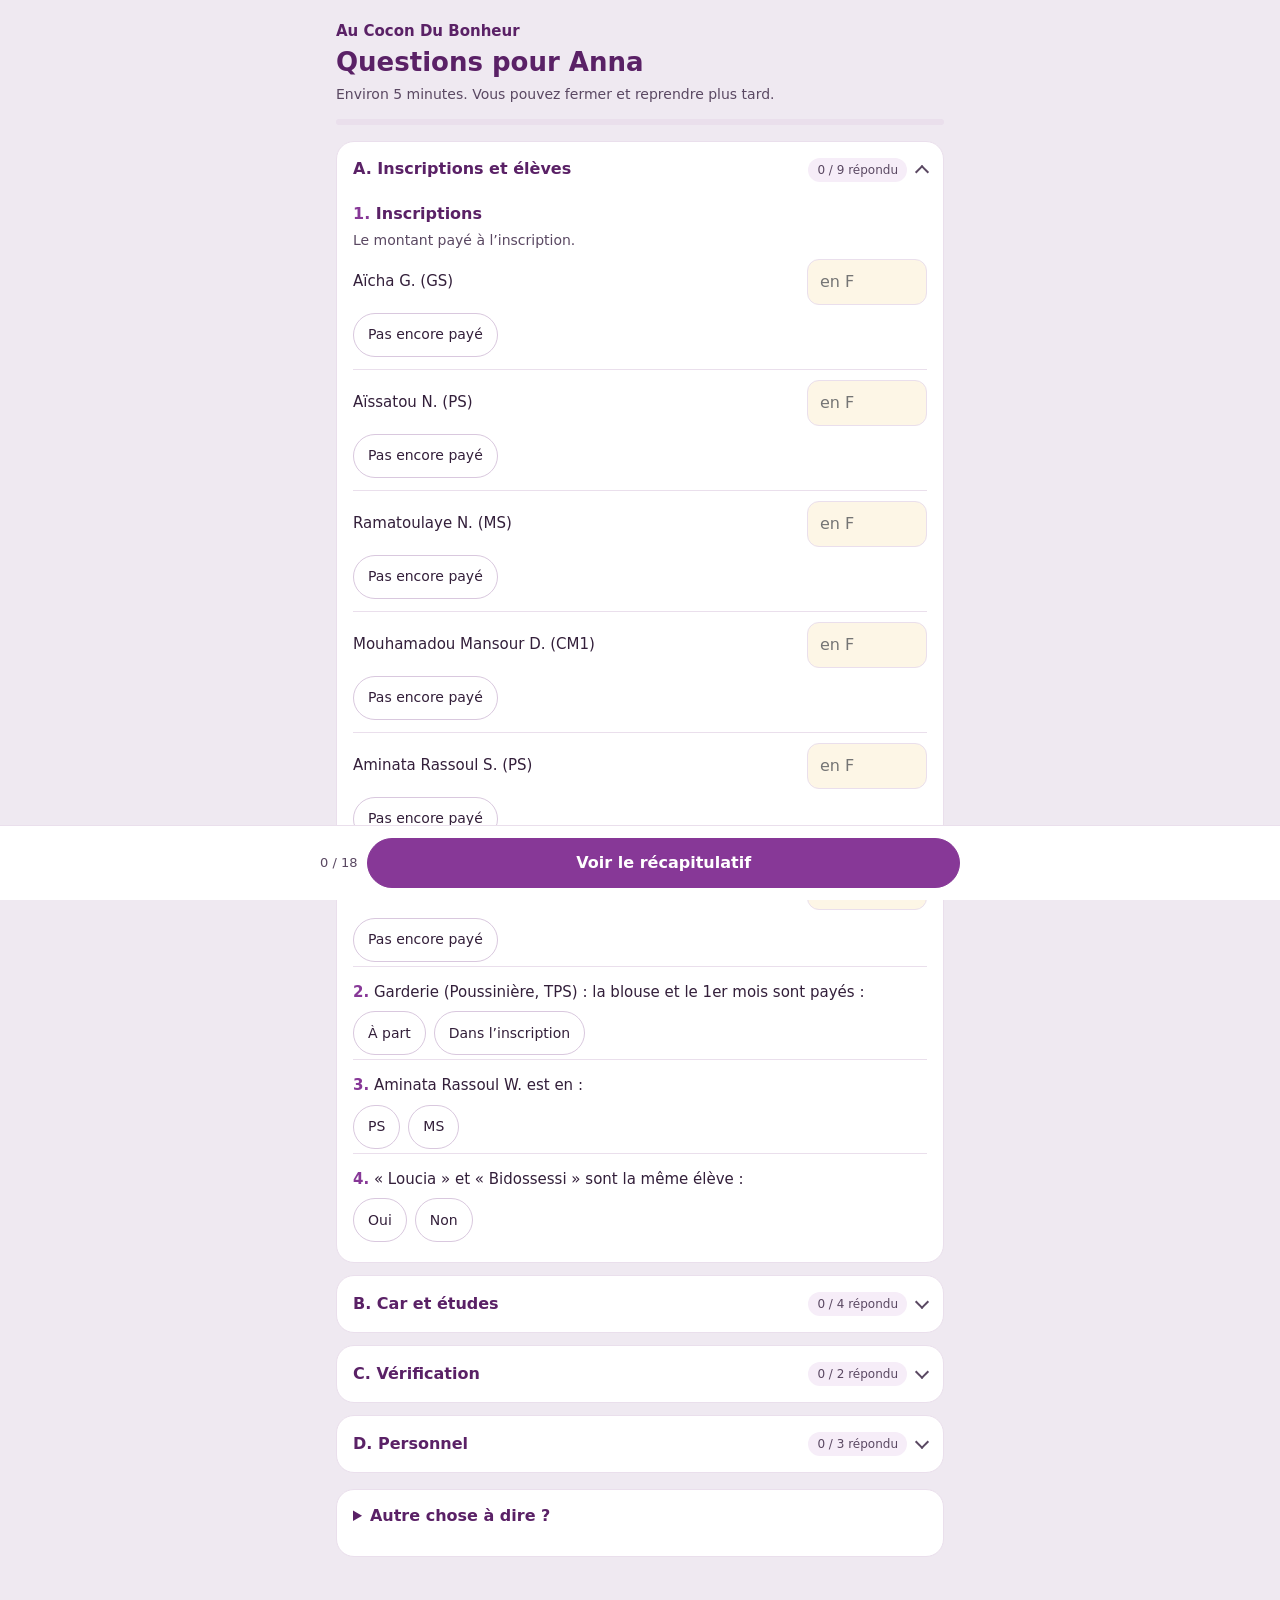
==== secretaire.html @ 96509cff "Formulaire en 2 pages courtes : directrice et secretaire, validation du 04/11 gardee a part" ====
<!DOCTYPE html>
<html lang="fr">
<head>
<meta charset="UTF-8">
<meta name="viewport" content="width=device-width, initial-scale=1.0, viewport-fit=cover">
<meta name="robots" content="noindex, nofollow">
<meta http-equiv="Content-Security-Policy" content="default-src 'none'; script-src 'unsafe-inline'; style-src 'unsafe-inline'; img-src 'self' data:; connect-src https://formspree.io; form-action https://formspree.io; base-uri 'none'">
<title>Au Cocon, secrétaire 05/11</title>
<style>
[hidden]{display:none!important}
/* Charte Au Cocon : carte blanche sur fond lilas, violet pour l'action. Thème clair seul, par choix. Polices du téléphone, rien d'externe. */
:root{
  --violet:#873897; --violet-fonce:#5A2166; --violet-clair:#F6EDF8;
  --creme:#FDF6E6; --fond:#EFE9F1; --carte:#FFFFFF;
  --encre:#331F3A; --titre:#5E4966; --doux:#5A4862; --filet:#EADFEC;
  --ok:#1D6B44;
  --f-texte:system-ui,-apple-system,'Segoe UI',Roboto,sans-serif;
  color-scheme:light;
}
*{box-sizing:border-box}
body{margin:0;background:var(--fond);color:var(--encre);font-family:var(--f-texte);font-size:16px;line-height:1.5;overflow-wrap:break-word}
.cadre{max-width:640px;margin:0 auto;padding-block:20px 120px;padding-inline:16px}
.marque{font-weight:600;color:var(--violet-fonce);font-size:15px;margin:0 0 4px}
h1,h2{font-weight:700;color:var(--violet-fonce);line-height:1.2;margin:0 0 6px;text-wrap:balance}
h1{font-size:26px} h2{font-size:21px} h2:focus{outline:none}
.aide{color:var(--doux);font-size:14px;margin:0 0 14px}
.barre{height:6px;background:var(--filet);border-radius:999px;overflow:hidden;margin:6px 0 16px}
.barre i{display:block;height:100%;background:var(--violet);width:0;transition:width .25s}
details.partie{background:var(--carte);border:1px solid var(--filet);border-radius:18px;margin-bottom:12px}
details.partie>summary{list-style:none;cursor:pointer;padding:16px 16px;display:flex;align-items:center;gap:10px;border-radius:18px;min-height:56px}
details.partie>summary::-webkit-details-marker{display:none}
details.partie>summary:focus-visible{outline:2px solid var(--violet);outline-offset:-2px}
summary .titre{flex:1;min-width:0;font-weight:600;color:var(--violet-fonce);font-size:16px;line-height:1.3}
summary .compte{font-size:12px;color:var(--doux);white-space:nowrap;font-variant-numeric:tabular-nums;background:var(--violet-clair);border-radius:999px;padding:3px 9px}
summary .compte.plein{background:#E3F2E9;color:var(--ok)}
summary .fleche{width:10px;height:10px;border-right:2px solid var(--doux);border-bottom:2px solid var(--doux);transform:rotate(45deg);transition:transform .2s;flex:none;margin-top:-4px}
details[open]>summary .fleche{transform:rotate(-135deg);margin-top:4px}
.corps{padding:0 16px 16px}
.q{border-top:1px solid var(--filet);padding:14px 0 4px}
.corps>.q:first-of-type{border-top:0;padding-top:4px}
.q .lib{font-weight:500;font-size:15px;margin:0 0 8px;color:var(--encre)}
.q .lib.fort{font-weight:700;font-size:16px;color:var(--violet-fonce)}
.q .lib .num{font-weight:700;color:var(--violet)}
.q>.aide{margin:-4px 0 8px}
.bloc{margin-top:12px}
.q>.lib+.bloc,.q>.aide+.bloc{margin-top:0}
.bloc.montant{padding-top:10px;border-top:1px solid var(--filet)}
.q>.aide+.bloc.montant{border-top:0;padding-top:0}
.puces{display:flex;flex-wrap:wrap;gap:8px}
.puce{font:inherit;font-size:14px;border:1px solid #D9C8DE;background:var(--carte);color:var(--encre);border-radius:999px;padding:8px 14px;cursor:pointer;min-height:44px;max-width:100%;text-align:left}
.puce:hover{border-color:var(--violet)}
.puce:active{transform:scale(.97)}
.puce[aria-pressed=true]{background:var(--violet);border-color:var(--violet);color:#fff}
.puce:focus-visible,.bouton:focus-visible,input:focus-visible,textarea:focus-visible,select:focus-visible,details.prec>summary:focus-visible{outline:2px solid var(--violet);outline-offset:2px}
.ligne{display:flex;align-items:center;gap:10px;margin-bottom:8px}
.ligne .nom{flex:1 1 0;min-width:0;font-weight:500;font-size:15px}
.ligne input[type=number]{flex:none;width:120px}
label.case{display:flex;align-items:flex-start;gap:12px;width:100%;min-height:44px;padding:8px 10px;margin-top:6px;border:1px solid var(--filet);border-radius:12px;cursor:pointer;font-size:15px;line-height:1.4}
label.case:first-child{margin-top:0}
label.case:hover{border-color:var(--violet)}
label.case:has(input:checked){background:var(--violet-clair);border-color:#D9C8DE}
label.case input{flex:none;width:24px;height:24px;margin:0;accent-color:var(--violet)}
label.case span{flex:1;min-width:0}
.precbox{margin:0 0 4px 10px}
label.note{display:flex;flex-direction:column;gap:4px;font-size:13px;color:var(--titre);margin-top:8px}
input[type=text],input[type=number],textarea{font:inherit;font-size:16px;color:var(--encre);background:var(--creme);border:1px solid var(--filet);border-radius:12px;padding:10px 12px;width:100%;min-width:0}
input[type=checkbox]{width:24px;height:24px}
textarea{min-height:96px;resize:vertical}
.facultatif{color:var(--doux);font-weight:400}
details.prec{margin-top:16px;background:var(--carte);border:1px solid var(--filet);border-radius:18px;padding:0 16px 14px}
details.prec>summary{cursor:pointer;font-size:16px;color:var(--violet-fonce);font-weight:600;border-radius:8px;padding:14px 0;min-height:48px}
.carte{background:var(--carte);border:1px solid var(--filet);border-radius:18px;padding:20px 16px}
.recap{white-space:pre-wrap;overflow-wrap:anywhere;background:var(--creme);border:1px solid var(--filet);border-radius:12px;padding:14px;font-size:14px;max-height:55vh;overflow:auto}
nav.pied{position:fixed;left:0;right:0;bottom:0;background:var(--carte);border-top:1px solid var(--filet);padding:12px 16px calc(12px + env(safe-area-inset-bottom,0px))}
nav.pied .dedans{max-width:640px;margin:0 auto;display:flex;gap:10px;align-items:center}
.total{font-size:13px;color:var(--doux);white-space:nowrap;font-variant-numeric:tabular-nums}
.bouton{font:inherit;font-weight:600;font-size:16px;border-radius:999px;padding:12px 18px;cursor:pointer;border:1px solid var(--violet);min-height:48px}
.bouton:active{transform:scale(.98)}
.bouton.plein{background:var(--violet);color:#fff;flex:1}
.bouton.plein:hover{background:var(--violet-fonce)}
.bouton.vide{background:var(--carte);color:var(--violet-fonce);border-color:#D9C8DE}
.bouton.vide:hover{border-color:var(--violet)}
.bouton[disabled]{opacity:.6;cursor:wait}
.petit{font-size:13px;color:var(--doux);margin:8px 0 0}
.enregistre{font-size:12px;color:var(--ok);min-height:18px;margin:0}
.piege{position:absolute;left:-9999px;width:1px;height:1px;overflow:hidden}
@media (prefers-reduced-motion:reduce){.barre i,summary .fleche{transition:none}.puce:active,.bouton:active{transform:none}}
</style>
</head>
<body>
<div class="cadre">
  <p class="marque">Au Cocon Du Bonheur</p>
  <h1>Questions pour Anna</h1>
  <p class="aide">Environ 5 minutes. Vous pouvez fermer et reprendre plus tard.</p>
  <div class="barre" aria-hidden="true"><i id="barre"></i></div>

  <form id="f" novalidate>
    <div class="piege" aria-hidden="true"><label>Ne pas remplir <input type="text" name="_gotcha" id="gotcha" tabindex="-1" autocomplete="off"></label></div>
    <div id="parties"></div>
    <section class="carte" id="vueRecap" hidden>
      <h2 tabindex="-1" id="titreRecap">Récapitulatif</h2>
      <p class="aide">Voici ce qui partira. Touchez « Modifier » pour corriger.</p>
      <div class="recap" id="recap" tabindex="0"></div>
      <p class="petit" id="envoiEtat" role="status"></p>
    </section>
    <section class="carte" id="vueFin" hidden>
      <h2 tabindex="-1" id="titreFin">C’est envoyé</h2>
      <p class="aide">Vos réponses sont parties. Elles restent aussi sur ce téléphone.</p>
      <button type="button" class="bouton vide" id="rouvrir">Modifier les réponses</button>
    </section>
  </form>
  <p class="enregistre" id="enregistre" role="status"></p>
</div>

<nav class="pied" id="pied">
  <div class="dedans" id="piedForm">
    <span class="total" id="total"></span>
    <button type="button" class="bouton plein" id="voir">Voir le récapitulatif</button>
  </div>
  <div class="dedans" id="piedRecap" hidden>
    <button type="button" class="bouton vide" id="modifier">Modifier</button>
    <button type="button" class="bouton plein" id="envoyer">Envoyer</button>
  </div>
</nav>

<script>
(function(){
  const CLE='aucocon-secretaire-0511';
  const ENVOI='https://formspree.io/f/xrennzzp';
  const TEST=new URLSearchParams(location.search).has('test');
  const SUJET=(TEST?'TEST – ':'')+'Au Cocon – secrétaire 05/11';
  const PAS='Pas encore payé';
  const NB=' ';
  const F=n=>Number(n).toLocaleString('fr-FR').replace(/\s/g,NB)+NB+'F';

  const ELEVES=['Aïcha G. (GS)','Aïssatou N. (PS)','Ramatoulaye N. (MS)','Mouhamadou Mansour D. (CM1)','Aminata Rassoul S. (PS)','Cheikh Ahmadou Bamba M. (CE1)'];
  const PROBABLES=[
    'Car : Seydina Mouhammad T. → Seydina Mouhamed T. (TPS)',
    'Car : Adja Binetou D. → Adja Binetou Naby D. (GS)',
    'Car : David Samb S. → David Samba S. (MS)',
    'Car : Yaya Omar B. → Yahya Omar B. (CM1)',
    'Car : Maymouna C. → Maïmouna Diarra C. (GS)',
    'Car : Ibrahima D. → Ibrahim D. (GS)',
    'Études CI : Adama Moundor N. → Adama Moundor N. (CI), écrit autrement',
    'Études CM2 : Pendant S. → Penda S. (CM2)',
    'Études CM2 : Mouhamadou Mahdiyou G. → Mouhamadou Mahdihou G. (CM2)'
  ];
  const ECH=[
    ['Abdou D.','PS',85500,30000],['Sassoum Zahra D.','GS',85500,30000],['Fatimata Zahra T.','CI',74000,25000],['Yaye Fatou D.','CP',74000,25000],
    ['Cheikh Ahmed Tidjane G.','CE1',74000,25000],['Mame Diarra S.','CE2',62000,25000],['Adjaratou Paya D.','CM1',74000,25000],['Daouda Yague G.','CM2',62000,25000]
  ];

  /* Une question numérotée (n) = un groupe de blocs. Types de bloc : montant (ligne élève + « Pas encore payé »), choix (puces),
     cases (liste à cocher, prec = champ « Précision » sous une case cochée), texte. Seuls les blocs sans compte:false entrent dans le compteur.
     rec = libellé court repris dans le récapitulatif. */
  const PARTIES=[
    {t:'Inscriptions et élèves',qs:[
      {n:1,titre:'Inscriptions',fort:true,aide:'Le montant payé à l’inscription.',rec:'Inscription',blocs:ELEVES.map((x,i)=>({t:'montant',id:'insc'+i,nom:x}))},
      {n:2,titre:'Garderie (Poussinière, TPS) : la blouse et le 1er mois sont payés :',blocs:[{t:'choix',id:'garderie',o:['À part','Dans l’inscription']}]},
      {n:3,titre:'Aminata Rassoul W. est en :',blocs:[{t:'choix',id:'aminata-w',o:['PS','MS']}]},
      {n:4,titre:'« Loucia » et « Bidossessi » sont la même élève :',blocs:[{t:'choix',id:'loucia',o:['Oui','Non']}]}
    ]},
    {t:'Car et études',qs:[
      {n:5,titre:'Même élève ?',fort:true,aide:'À gauche, le nom sur la feuille d’Aminata. À droite, l’élève de l’appli. Cochez ceux qui sont le même élève.',blocs:[{t:'cases',id:'meme',items:PROBABLES}]},
      {n:6,blocs:[
        {t:'choix',id:'ibrahima',q:'Ibrahima D. paie '+F(10000)+' de car :',o:['Demi-trajet','Réduction','Erreur']},
        {t:'choix',id:'mathys',q:'Mathys J. : les '+F(8000)+' qui restaient sur octobre sont :',o:['Payés','Pas encore payés']}
      ]},
      {n:7,titre:'Feuille du car d’octobre : le total encaissé juste est :',blocs:[{t:'choix',id:'feuille-car',o:[F(317000)+' (écrit sur la feuille)',F(327000)+' (somme des lignes)','À vérifier avec Aminata']}]}
    ]},
    {t:'Vérification',qs:[
      {n:8,titre:'Ce que l’appli croit payé. Cochez ceux où l’appli se trompe.',rec:'Ce que l’appli croit payé, ceux où elle se trompe',
        blocs:[{t:'cases',id:'verif',prec:true,items:ECH.map(([x,c,i,j])=>x+' ('+c+') : inscription '+F(i)+', juillet '+F(j))}]},
      {n:9,titre:'Élèves partis',fort:true,aide:'L’appli les note partis le 23/10. Cochez celui qui est encore à l’école.',rec:'Élèves partis, encore à l’école',blocs:[
        {t:'cases',id:'partis',items:['Moustapha S. (CE1)','Cheikh Ahmadou Bamba D. (CI)']},
        {t:'texte',id:'autre-parti',q:'Un autre élève parti cette année ?',compte:false}
      ]}
    ]},
    {t:'Personnel',qs:[
      {n:10,blocs:[
        {t:'cases',id:'signe',q:'Feuille de présence du personnel : qui la signe aussi ?',items:['M. D. (directeur des études)','Mme S. (intervenante)']},
        {t:'texte',id:'t-seul',q:'« T. », seul sur la feuille, c’est qui ?'},
        {t:'choix',id:'ndeye',q:'Ndèye Coura s’écrit :',o:['Diatta','Dialla']}
      ]}
    ]}
  ];

  let etat={r:{},c:{},n:{},ouvert:[0],vue:'form',envoye:false};
  try{const s=localStorage.getItem(CLE);if(s)etat=Object.assign(etat,JSON.parse(s));}catch(e){}
  ['r','c','n'].forEach(k=>{if(!etat[k]||typeof etat[k]!=='object')etat[k]={};});
  if(!Array.isArray(etat.ouvert))etat.ouvert=[0];

  const $=id=>document.getElementById(id);
  let t;
  function sauver(){try{localStorage.setItem(CLE,JSON.stringify(etat));$('enregistre').textContent='Brouillon enregistré sur ce téléphone';}catch(e){}clearTimeout(t);t=setTimeout(()=>{$('enregistre').textContent='';},1500);}
  function el(tag,attrs,txt){const e=document.createElement(tag);if(attrs)for(const k in attrs)e.setAttribute(k,attrs[k]);if(txt!=null)e.textContent=txt;return e;}
  const tr=k=>(etat.n[k]||'').trim();

  const blocsDe=p=>p.qs.flatMap(g=>g.blocs);
  const comptes=p=>blocsDe(p).filter(b=>b.compte!==false);
  function repondu(b){
    if(b.t==='montant')return etat.r[b.id]===PAS||!!tr('m-'+b.id);
    if(b.t==='choix')return !!etat.r[b.id];
    if(b.t==='cases')return (etat.c[b.id]||[]).length>0;
    return !!tr('t-'+b.id);
  }
  function compte(p){const v=comptes(p);return [v.filter(repondu).length,v.length];}
  function majCompteurs(){
    let a=0,b=0;
    PARTIES.forEach((p,i)=>{const [x,y]=compte(p);a+=x;b+=y;const c=$('compte'+i);c.textContent=x+' / '+y+' répondu';c.classList.toggle('plein',x===y);});
    $('total').textContent=a+' / '+b;$('barre').style.width=(a/b*100)+'%';
  }

  function champ(cle,lib,type){
    const id='n-'+cle,l=el('label',{class:'note',for:id});
    const s=el('span',null,lib);s.append(el('span',{class:'facultatif'},' (facultatif)'));l.append(s);
    const i=type==='long'?el('textarea',{id:id}):el('input',{id:id,type:'text'});
    i.value=etat.n[cle]||'';
    i.addEventListener('input',()=>{etat.n[cle]=i.value;sauver();majCompteurs();});
    l.append(i);return l;
  }
  function montant(b,box){
    box.innerHTML='';
    const pas=etat.r[b.id]===PAS,iid='n-m-'+b.id,cle='m-'+b.id;
    const l=el('div',{class:'ligne'});
    const nom=el(pas?'span':'label',{class:'nom'},b.nom);if(!pas)nom.setAttribute('for',iid);
    l.append(nom);
    if(!pas){
      const i=el('input',{id:iid,type:'number',placeholder:'en F'});
      i.inputMode='numeric';i.min='0';i.step='1';i.value=etat.n[cle]||'';
      i.addEventListener('input',()=>{etat.n[cle]=i.value;sauver();majCompteurs();});
      l.append(i);
    }
    box.append(l);
    const z=el('div',{class:'puces'});
    const p=el('button',{type:'button',class:'puce','aria-pressed':String(pas),'aria-label':PAS+' : '+b.nom},PAS);
    p.addEventListener('click',()=>{etat.r[b.id]=etat.r[b.id]===PAS?'':PAS;montant(b,box);sauver();majCompteurs();});
    z.append(p);box.append(z);
  }
  function choix(b,box,lid){
    const z=el('div',{class:'puces',role:'group','aria-labelledby':lid});
    b.o.forEach(o=>{
      const p=el('button',{type:'button',class:'puce','aria-pressed':String(etat.r[b.id]===o)},o);
      p.addEventListener('click',()=>{
        etat.r[b.id]=etat.r[b.id]===o?'':o;
        z.querySelectorAll('.puce').forEach(x=>x.setAttribute('aria-pressed',String(etat.r[b.id]===x.textContent)));
        sauver();majCompteurs();});
      z.append(p);
    });
    box.append(z);
  }
  function cases(b,box,lid){
    const z=el('div',{role:'group','aria-labelledby':lid});
    b.items.forEach((x,k)=>{
      const lab=el('label',{class:'case'}),cb=el('input',{type:'checkbox'});
      cb.checked=(etat.c[b.id]||[]).includes(k);
      lab.append(cb,el('span',null,x));z.append(lab);
      const pb=b.prec?el('div',{class:'precbox'}):null;
      if(pb)z.append(pb);
      const dessiner=()=>{if(!pb)return;pb.innerHTML='';if(cb.checked)pb.append(champ('p-'+b.id+'-'+k,'Précision'));};
      cb.addEventListener('change',()=>{
        const a=(etat.c[b.id]||[]).filter(y=>y!==k);if(cb.checked)a.push(k);etat.c[b.id]=a;
        dessiner();sauver();majCompteurs();});
      dessiner();
    });
    box.append(z);
  }
  function texte1(b,box,lid){
    const i=el('input',{id:'n-t-'+b.id,type:'text','aria-labelledby':lid});
    i.value=etat.n['t-'+b.id]||'';
    i.addEventListener('input',()=>{etat.n['t-'+b.id]=i.value;sauver();majCompteurs();});
    box.append(i);
  }
  function groupe(g){
    const d=el('div',{class:'q'});let fait=false;
    const lib=(txt,id,fort)=>{const p=el('p',{class:'lib'+(fort?' fort':''),id:id});
      if(!fait){fait=true;p.append(el('span',{class:'num'},g.n+'.'));p.append(document.createTextNode(' '));}
      p.append(document.createTextNode(txt));return p;};
    const idg='l-q'+g.n;
    if(g.titre)d.append(lib(g.titre,idg,g.fort));
    if(g.aide)d.append(el('p',{class:'aide'},g.aide));
    g.blocs.forEach(b=>{
      const w=el('div',{class:'bloc '+b.t}),lid=b.q?'l-'+b.id:idg;
      if(b.q)w.append(lib(b.q,lid));
      if(b.t==='montant')montant(b,w);
      else if(b.t==='choix')choix(b,w,lid);
      else if(b.t==='cases')cases(b,w,lid);
      else texte1(b,w,lid);
      d.append(w);
    });
    return d;
  }
  function construire(){
    const w=$('parties');
    PARTIES.forEach((p,i)=>{
      const det=el('details',{class:'partie'});if(etat.ouvert.includes(i))det.open=true;
      const s=el('summary');s.append(el('span',{class:'titre'},String.fromCharCode(65+i)+'. '+p.t),el('span',{class:'compte',id:'compte'+i}),el('span',{class:'fleche','aria-hidden':'true'}));
      det.append(s);const c=el('div',{class:'corps'});p.qs.forEach(g=>c.append(groupe(g)));det.append(c);
      det.addEventListener('toggle',()=>{etat.ouvert=etat.ouvert.filter(x=>x!==i);if(det.open)etat.ouvert.push(i);sauver();});
      w.append(det);
    });
    const a=el('details',{class:'prec'});if(tr('autre'))a.open=true;
    a.append(el('summary',null,'Autre chose à dire ?'));
    const ta=el('textarea',{id:'n-autre','aria-label':'Autre chose à dire ?'});ta.value=etat.n.autre||'';
    ta.addEventListener('input',()=>{etat.n.autre=ta.value;sauver();});
    a.append(ta);w.append(a);
    majCompteurs();
  }

  const sans=s=>s.replace(/\s*:\s*$/,'');
  function texte(){
    let a=0,b=0;PARTIES.forEach(p=>{const [x,y]=compte(p);a+=x;b+=y;});
    const L=['AU COCON : SECRÉTAIRE 05/11',a+' / '+b+' questions répondues',''];
    PARTIES.forEach((p,i)=>{
      L.push(String.fromCharCode(65+i)+'. '+p.t.toUpperCase());
      p.qs.forEach(g=>g.blocs.forEach(bl=>{
        const pre='- '+g.n+'. ',lib=sans(bl.q||g.rec||g.titre);
        if(bl.t==='montant'){
          const v=etat.r[bl.id]===PAS?PAS:(tr('m-'+bl.id)?(isNaN(Number(tr('m-'+bl.id)))?tr('m-'+bl.id)+NB+'F':F(tr('m-'+bl.id))):'(pas répondu)');
          L.push(pre+sans(g.rec)+', '+bl.nom+' : '+v);
        }else if(bl.t==='choix'){
          L.push(pre+lib+' : '+(etat.r[bl.id]||'(pas répondu)'));
        }else if(bl.t==='cases'){
          const c=etat.c[bl.id]||[];
          if(!c.length){L.push(pre+lib+' : (pas répondu)');return;}
          const ok=bl.items.map((x,k)=>c.includes(k)?x+(bl.prec&&tr('p-'+bl.id+'-'+k)?' (précision : '+tr('p-'+bl.id+'-'+k)+')':''):null).filter(Boolean);
          const non=bl.items.filter((x,k)=>!c.includes(k));
          L.push(pre+lib,'   Cochés : '+ok.join(' ; '),'   Pas cochés : '+(non.join(' ; ')||'(aucun)'));
        }else{
          const v=tr('t-'+bl.id);
          if(bl.compte===false&&!v)return;
          L.push(pre+lib+' : '+(v||'(pas répondu)'));
        }
      }));
      L.push('');
    });
    if(tr('autre'))L.push('Autre chose à dire : '+tr('autre'));
    return L.join('\n').trim();
  }

  function vue(v){
    etat.vue=v;sauver();
    $('parties').hidden=v!=='form';$('vueRecap').hidden=v!=='recap';$('vueFin').hidden=v!=='fin';
    $('pied').hidden=v==='fin';$('piedForm').hidden=v!=='form';$('piedRecap').hidden=v!=='recap';
    if(v==='recap'){$('recap').textContent=texte();$('envoiEtat').textContent='';}
    window.scrollTo({top:0});
    const h=v==='recap'?$('titreRecap'):v==='fin'?$('titreFin'):null;if(h)h.focus({preventScroll:true});
  }
  async function envoyer(){
    const b=$('envoyer');b.disabled=true;$('envoiEtat').textContent='Envoi en cours…';
    try{
      const r=await fetch(ENVOI,{method:'POST',headers:{'Accept':'application/json','Content-Type':'application/json'},
        body:JSON.stringify({_subject:SUJET,_gotcha:$('gotcha').value,pour:'secretaire',reponses:texte()})});
      const j=await r.json().catch(()=>({}));
      if(!r.ok||j.ok!==true)throw new Error(r.status);
      etat.envoye=true;vue('fin');
    }catch(e){$('envoiEtat').textContent='L’envoi n’a pas marché (réseau ?). Vos réponses restent sur ce téléphone : réessayez un peu plus tard.';}
    b.disabled=false;
  }
  $('voir').addEventListener('click',()=>vue('recap'));
  $('modifier').addEventListener('click',()=>vue('form'));
  $('rouvrir').addEventListener('click',()=>vue('form'));
  $('envoyer').addEventListener('click',envoyer);
  $('f').addEventListener('submit',e=>e.preventDefault());
  construire();
  vue(etat.vue==='recap'||etat.vue==='fin'?etat.vue:'form');
})();
</script>
</body>
</html>
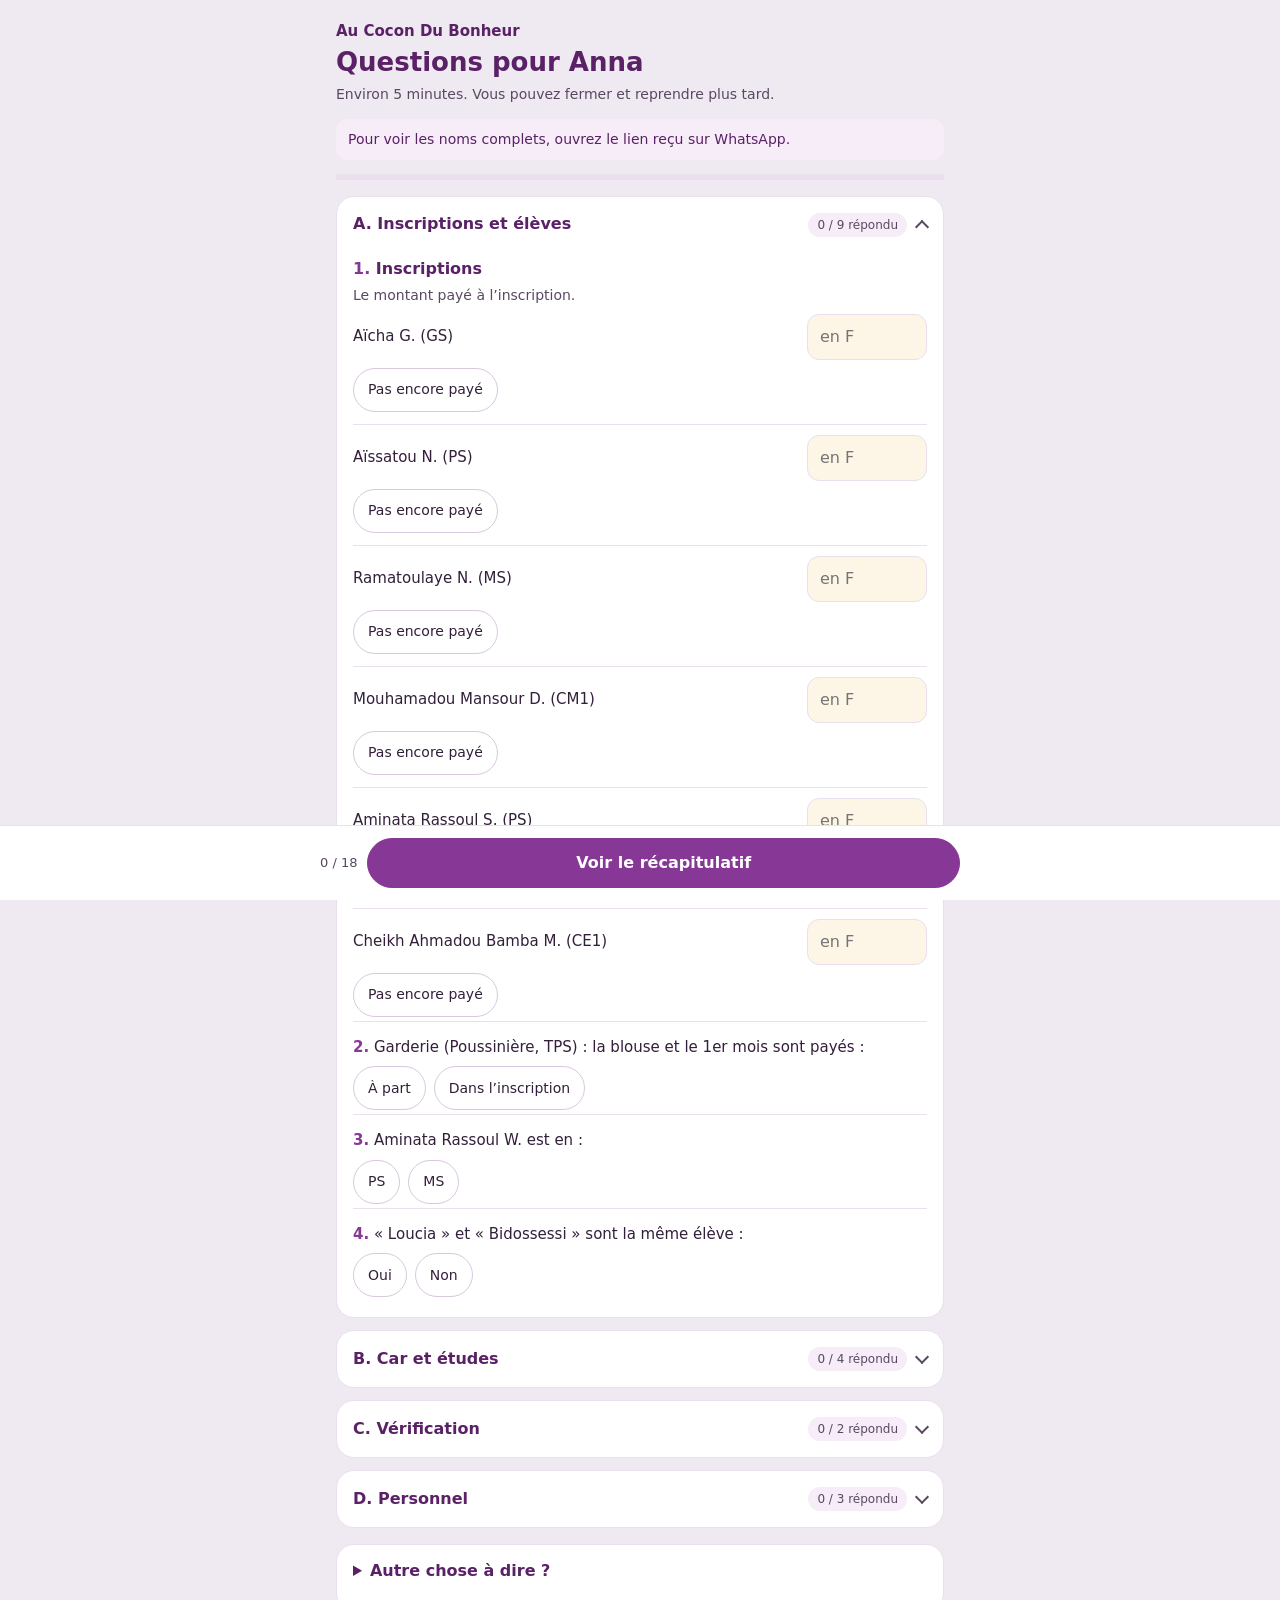
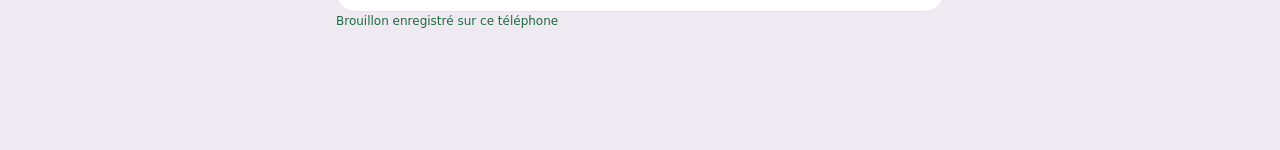
==== commit 172c09d0: "Page secretaire : noms complets chiffres, lisibles seulement avec le lien prive" ====
--- a/secretaire.html
+++ b/secretaire.html
@@ -4,7 +4,7 @@
 <meta charset="UTF-8">
 <meta name="viewport" content="width=device-width, initial-scale=1.0, viewport-fit=cover">
 <meta name="robots" content="noindex, nofollow">
-<meta http-equiv="Content-Security-Policy" content="default-src 'none'; script-src 'unsafe-inline'; style-src 'unsafe-inline'; img-src 'self' data:; connect-src https://formspree.io; form-action https://formspree.io; base-uri 'none'">
+<meta http-equiv="Content-Security-Policy" content="default-src 'none'; script-src 'unsafe-inline'; style-src 'unsafe-inline'; img-src 'self' data:; connect-src 'self' https://formspree.io; form-action https://formspree.io; base-uri 'none'">
 <title>Au Cocon, secrétaire 05/11</title>
 <style>
 [hidden]{display:none!important}
@@ -24,6 +24,7 @@
 h1,h2{font-weight:700;color:var(--violet-fonce);line-height:1.2;margin:0 0 6px;text-wrap:balance}
 h1{font-size:26px} h2{font-size:21px} h2:focus{outline:none}
 .aide{color:var(--doux);font-size:14px;margin:0 0 14px}
+.note-noms{color:var(--violet-fonce);background:var(--violet-clair);border-radius:12px;padding:10px 12px;font-size:14px;margin:0 0 14px}
 .barre{height:6px;background:var(--filet);border-radius:999px;overflow:hidden;margin:6px 0 16px}
 .barre i{display:block;height:100%;background:var(--violet);width:0;transition:width .25s}
 details.partie{background:var(--carte);border:1px solid var(--filet);border-radius:18px;margin-bottom:12px}
@@ -92,6 +93,7 @@
   <p class="marque">Au Cocon Du Bonheur</p>
   <h1>Questions pour Anna</h1>
   <p class="aide">Environ 5 minutes. Vous pouvez fermer et reprendre plus tard.</p>
+  <p class="note-noms" id="aideNoms" hidden>Pour voir les noms complets, ouvrez le lien reçu sur WhatsApp.</p>
   <div class="barre" aria-hidden="true"><i id="barre"></i></div>
 
   <form id="f" novalidate>
@@ -124,8 +126,35 @@
 </nav>
 
 <script>
-(function(){
+(async function(){
   const CLE='aucocon-secretaire-0511';
+  /* Noms complets : chiffrés dans noms.chiffre.json (AES-GCM 256). La clé arrive seulement après le # du lien privé,
+     puis reste en mémoire et dans le brouillon de ce téléphone. Sans clé valable : initiales, comme avant. */
+  const CLE_NOMS='aucocon-secretaire-0511-noms';
+  async function chargerNoms(){
+    const essais=[];
+    const h=location.hash.match(/[#&]k=([A-Za-z0-9_-]{43})(?![A-Za-z0-9_-])/);
+    if(location.hash){try{history.replaceState(null,'',location.pathname+location.search);}catch(e){}}
+    if(h)essais.push(h[1]);
+    try{const s=localStorage.getItem(CLE_NOMS);if(s&&!essais.includes(s))essais.push(s);}catch(e){}
+    if(!essais.length||!window.crypto||!crypto.subtle)return null;
+    const octets=s=>Uint8Array.from(atob(s),c=>c.charCodeAt(0));
+    let j;
+    try{const r=await fetch('noms.chiffre.json',{cache:'no-store'});if(!r.ok)return null;j=await r.json();}catch(e){return null;}
+    for(const k of essais){
+      try{
+        const cle=await crypto.subtle.importKey('raw',octets(k.replace(/-/g,'+').replace(/_/g,'/')+'='),'AES-GCM',false,['decrypt']);
+        const clair=await crypto.subtle.decrypt({name:'AES-GCM',iv:octets(j.iv)},cle,octets(j.ct));
+        const m=JSON.parse(new TextDecoder().decode(clair));
+        try{localStorage.setItem(CLE_NOMS,k);}catch(e){}
+        return m;
+      }catch(e){}
+    }
+    return null;
+  }
+  const NOMS=await chargerNoms();
+  const N=(id,ini)=>(NOMS&&typeof NOMS[id]==='string'&&NOMS[id])||ini;
+  document.getElementById('aideNoms').hidden=!!NOMS;
   const ENVOI='https://formspree.io/f/xrennzzp';
   const TEST=new URLSearchParams(location.search).has('test');
   const SUJET=(TEST?'TEST – ':'')+'Au Cocon – secrétaire 05/11';
@@ -133,7 +162,7 @@
   const NB=' ';
   const F=n=>Number(n).toLocaleString('fr-FR').replace(/\s/g,NB)+NB+'F';
 
-  const ELEVES=['Aïcha G. (GS)','Aïssatou N. (PS)','Ramatoulaye N. (MS)','Mouhamadou Mansour D. (CM1)','Aminata Rassoul S. (PS)','Cheikh Ahmadou Bamba M. (CE1)'];
+  const ELEVES=['Aïcha G. (GS)','Aïssatou N. (PS)','Ramatoulaye N. (MS)','Mouhamadou Mansour D. (CM1)','Aminata Rassoul S. (PS)','Cheikh Ahmadou Bamba M. (CE1)'].map((x,i)=>N('i'+i,x));
   const PROBABLES=[
     'Car : Seydina Mouhammad T. → Seydina Mouhamed T. (TPS)',
     'Car : Adja Binetou D. → Adja Binetou Naby D. (GS)',
@@ -144,11 +173,11 @@
     'Études CI : Adama Moundor N. → Adama Moundor N. (CI), écrit autrement',
     'Études CM2 : Pendant S. → Penda S. (CM2)',
     'Études CM2 : Mouhamadou Mahdiyou G. → Mouhamadou Mahdihou G. (CM2)'
-  ];
+  ].map((x,i)=>N('p'+i,x));
   const ECH=[
     ['Abdou D.','PS',85500,30000],['Sassoum Zahra D.','GS',85500,30000],['Fatimata Zahra T.','CI',74000,25000],['Yaye Fatou D.','CP',74000,25000],
     ['Cheikh Ahmed Tidjane G.','CE1',74000,25000],['Mame Diarra S.','CE2',62000,25000],['Adjaratou Paya D.','CM1',74000,25000],['Daouda Yague G.','CM2',62000,25000]
-  ];
+  ].map(([x,...r],i)=>[N('v'+i,x),...r]);
 
   /* Une question numérotée (n) = un groupe de blocs. Types de bloc : montant (ligne élève + « Pas encore payé »), choix (puces),
      cases (liste à cocher, prec = champ « Précision » sous une case cochée), texte. Seuls les blocs sans compte:false entrent dans le compteur.
@@ -157,14 +186,14 @@
     {t:'Inscriptions et élèves',qs:[
       {n:1,titre:'Inscriptions',fort:true,aide:'Le montant payé à l’inscription.',rec:'Inscription',blocs:ELEVES.map((x,i)=>({t:'montant',id:'insc'+i,nom:x}))},
       {n:2,titre:'Garderie (Poussinière, TPS) : la blouse et le 1er mois sont payés :',blocs:[{t:'choix',id:'garderie',o:['À part','Dans l’inscription']}]},
-      {n:3,titre:'Aminata Rassoul W. est en :',blocs:[{t:'choix',id:'aminata-w',o:['PS','MS']}]},
-      {n:4,titre:'« Loucia » et « Bidossessi » sont la même élève :',blocs:[{t:'choix',id:'loucia',o:['Oui','Non']}]}
+      {n:3,titre:N('aw','Aminata Rassoul W.')+' est en :',blocs:[{t:'choix',id:'aminata-w',o:['PS','MS']}]},
+      {n:4,titre:N('lb','« Loucia » et « Bidossessi »')+' sont la même élève :',blocs:[{t:'choix',id:'loucia',o:['Oui','Non']}]}
     ]},
     {t:'Car et études',qs:[
       {n:5,titre:'Même élève ?',fort:true,aide:'À gauche, le nom sur la feuille d’Aminata. À droite, l’élève de l’appli. Cochez ceux qui sont le même élève.',blocs:[{t:'cases',id:'meme',items:PROBABLES}]},
       {n:6,blocs:[
-        {t:'choix',id:'ibrahima',q:'Ibrahima D. paie '+F(10000)+' de car :',o:['Demi-trajet','Réduction','Erreur']},
-        {t:'choix',id:'mathys',q:'Mathys J. : les '+F(8000)+' qui restaient sur octobre sont :',o:['Payés','Pas encore payés']}
+        {t:'choix',id:'ibrahima',q:N('ib','Ibrahima D.')+' paie '+F(10000)+' de car :',o:['Demi-trajet','Réduction','Erreur']},
+        {t:'choix',id:'mathys',q:N('mj','Mathys J.')+' : les '+F(8000)+' qui restaient sur octobre sont :',o:['Payés','Pas encore payés']}
       ]},
       {n:7,titre:'Feuille du car d’octobre : le total encaissé juste est :',blocs:[{t:'choix',id:'feuille-car',o:[F(317000)+' (écrit sur la feuille)',F(327000)+' (somme des lignes)','À vérifier avec Aminata']}]}
     ]},
@@ -172,7 +201,7 @@
       {n:8,titre:'Ce que l’appli croit payé. Cochez ceux où l’appli se trompe.',rec:'Ce que l’appli croit payé, ceux où elle se trompe',
         blocs:[{t:'cases',id:'verif',prec:true,items:ECH.map(([x,c,i,j])=>x+' ('+c+') : inscription '+F(i)+', juillet '+F(j))}]},
       {n:9,titre:'Élèves partis',fort:true,aide:'L’appli les note partis le 23/10. Cochez celui qui est encore à l’école.',rec:'Élèves partis, encore à l’école',blocs:[
-        {t:'cases',id:'partis',items:['Moustapha S. (CE1)','Cheikh Ahmadou Bamba D. (CI)']},
+        {t:'cases',id:'partis',items:[N('d0','Moustapha S. (CE1)'),N('d1','Cheikh Ahmadou Bamba D. (CI)')]},
         {t:'texte',id:'autre-parti',q:'Un autre élève parti cette année ?',compte:false}
       ]}
     ]},
@@ -195,6 +224,9 @@
   function sauver(){try{localStorage.setItem(CLE,JSON.stringify(etat));$('enregistre').textContent='Brouillon enregistré sur ce téléphone';}catch(e){}clearTimeout(t);t=setTimeout(()=>{$('enregistre').textContent='';},1500);}
   function el(tag,attrs,txt){const e=document.createElement(tag);if(attrs)for(const k in attrs)e.setAttribute(k,attrs[k]);if(txt!=null)e.textContent=txt;return e;}
   const tr=k=>(etat.n[k]||'').trim();
+  /* Cases à cocher, à l'écran seulement : la classe « (MS) » et le dernier montant restent collés au mot d'avant.
+     Pas dans la colonne étroite des montants : collé, le nom n'y tient plus à 320 px et le mot serait coupé. */
+  const colle=s=>s.replace(/ \(/g,' (').replace(/ :/g,' :').replace(/, juillet /g,', juillet ');
 
   const blocsDe=p=>p.qs.flatMap(g=>g.blocs);
   const comptes=p=>blocsDe(p).filter(b=>b.compte!==false);
@@ -254,7 +286,7 @@
     b.items.forEach((x,k)=>{
       const lab=el('label',{class:'case'}),cb=el('input',{type:'checkbox'});
       cb.checked=(etat.c[b.id]||[]).includes(k);
-      lab.append(cb,el('span',null,x));z.append(lab);
+      lab.append(cb,el('span',null,colle(x)));z.append(lab);
       const pb=b.prec?el('div',{class:'precbox'}):null;
       if(pb)z.append(pb);
       const dessiner=()=>{if(!pb)return;pb.innerHTML='';if(cb.checked)pb.append(champ('p-'+b.id+'-'+k,'Précision'));};
@@ -310,7 +342,7 @@
   const sans=s=>s.replace(/\s*:\s*$/,'');
   function texte(){
     let a=0,b=0;PARTIES.forEach(p=>{const [x,y]=compte(p);a+=x;b+=y;});
-    const L=['AU COCON : SECRÉTAIRE 05/11',a+' / '+b+' questions répondues',''];
+    const L=['AU COCON : SECRÉTAIRE 05/11',a+' / '+b+' questions répondues',NOMS?'Noms complets (lien privé)':'Noms en initiales : page ouverte sans le lien privé',''];
     PARTIES.forEach((p,i)=>{
       L.push(String.fromCharCode(65+i)+'. '+p.t.toUpperCase());
       p.qs.forEach(g=>g.blocs.forEach(bl=>{
